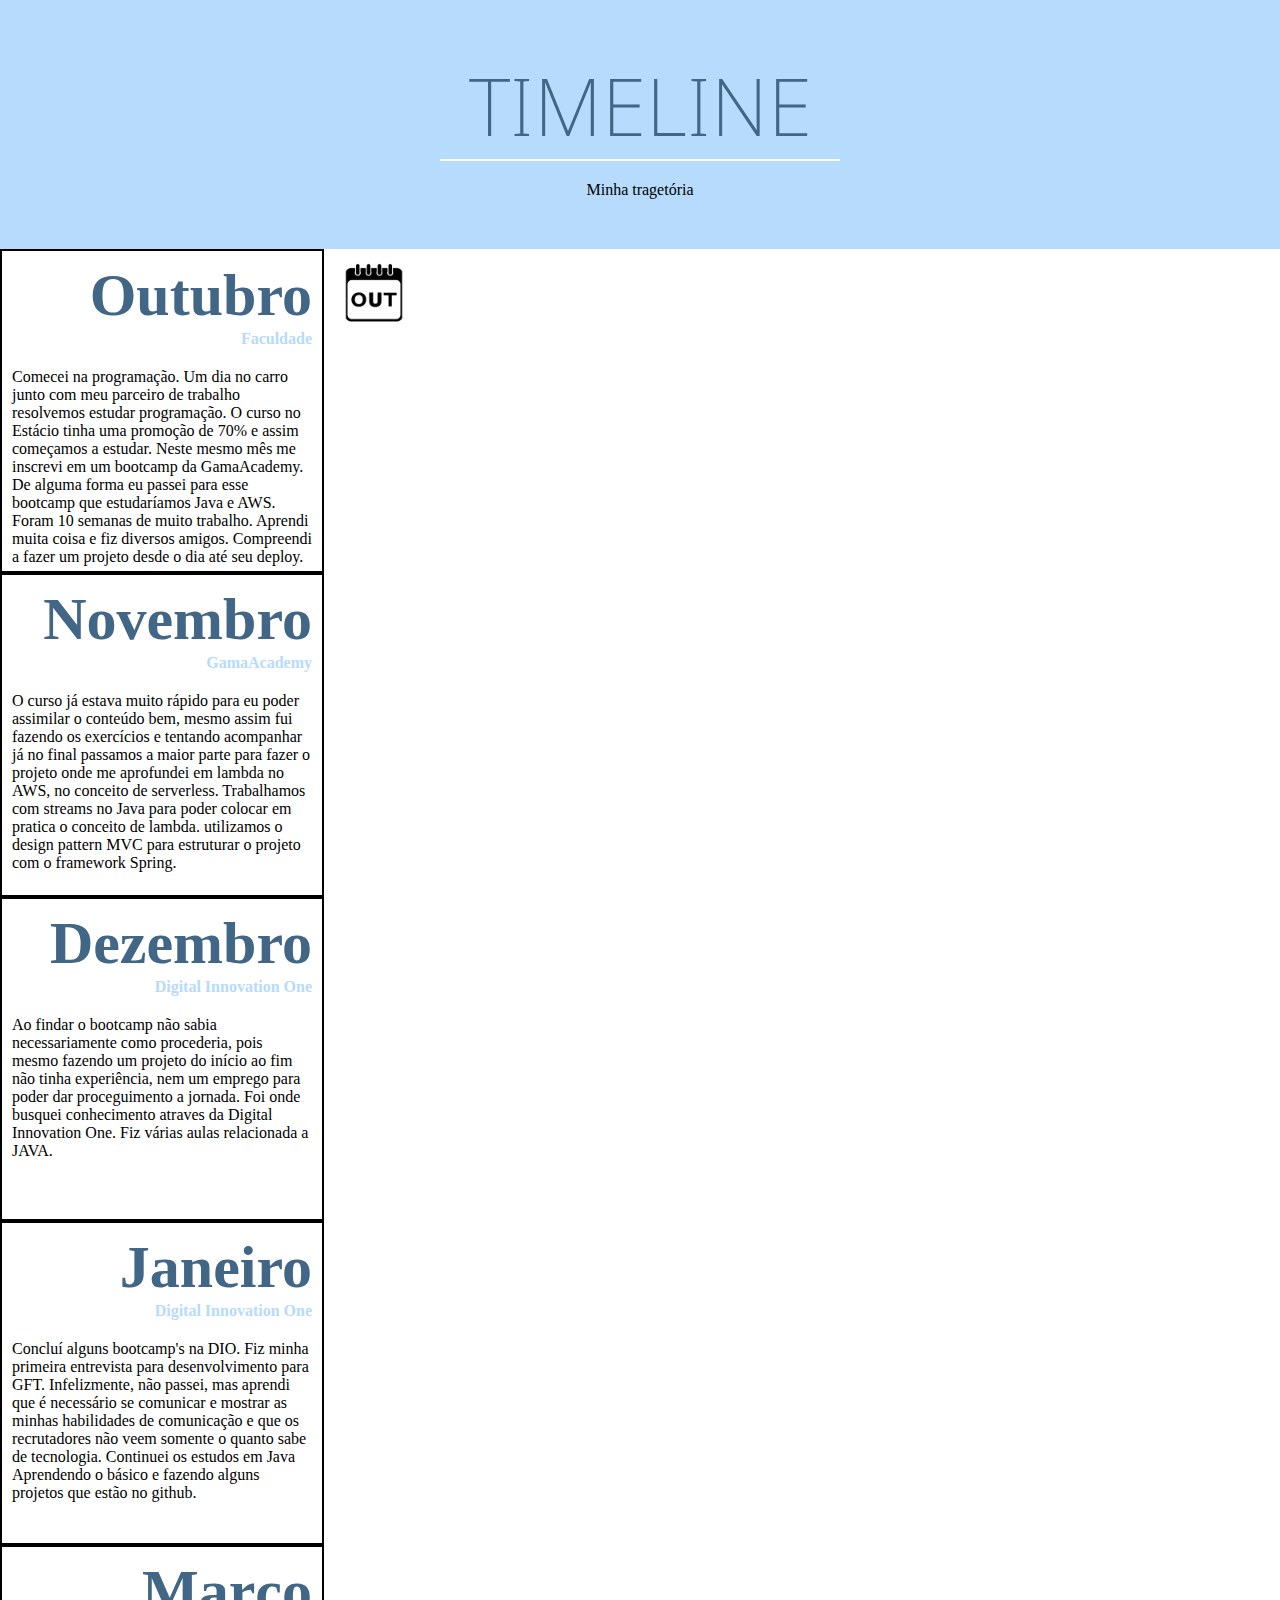
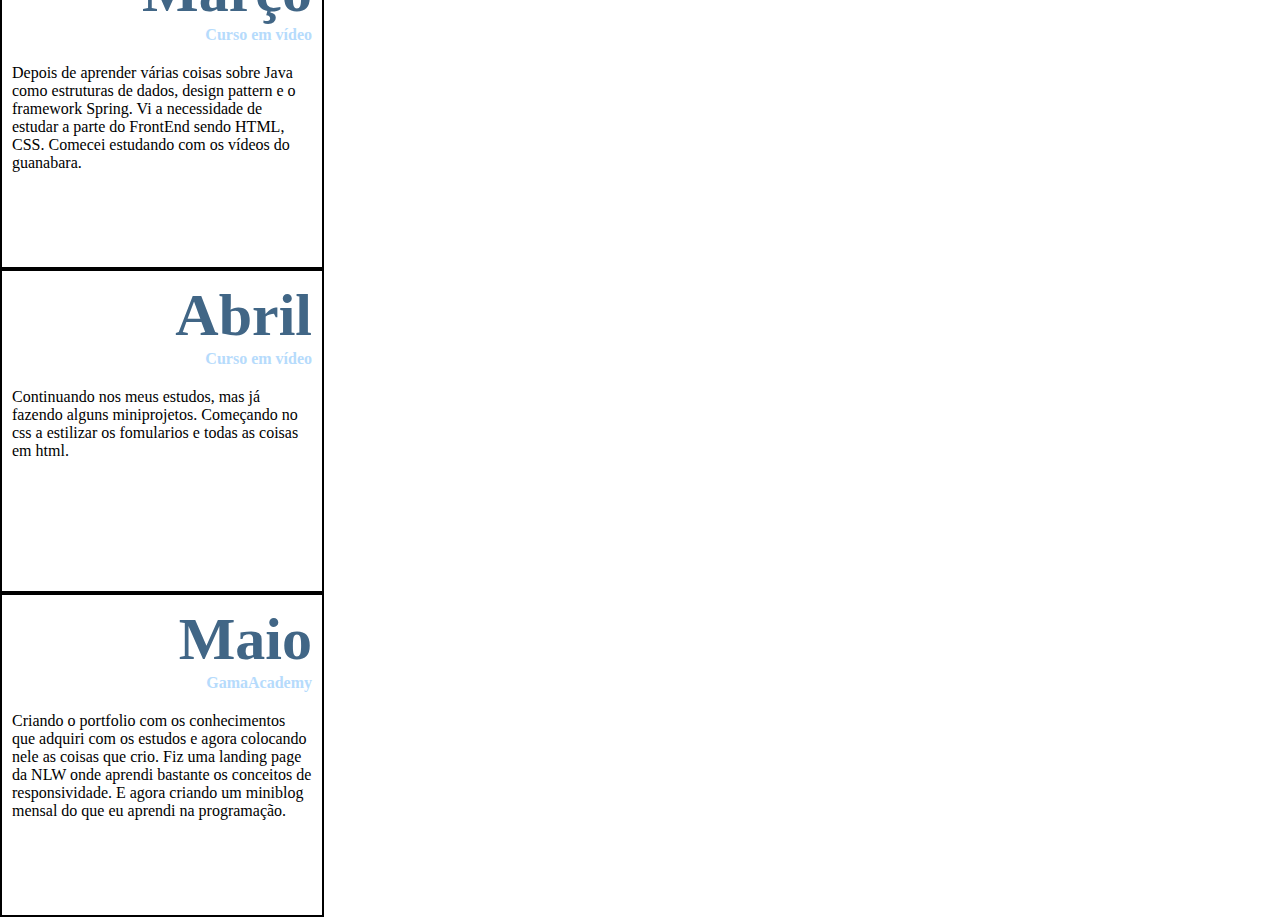
==== index.html @ d331a7aa "iniciando projeto timeline" ====
<!DOCTYPE html>
<html lang="en">
<head>
  <meta charset="UTF-8">
  <meta http-equiv="X-UA-Compatible" content="IE=edge">
  <meta name="viewport" content="width=device-width, initial-scale=1.0">
  <title>Timeline</title>
  <link rel="stylesheet" href="style.css">
  <link  rel="stylesheet"  href="https://unicons.iconscout.com/release/v4.0.0/css/line.css"/>
</head>
<body>
  
  <header>
    <h1>Timeline</h1>
    <span class="linha"></span>
    <p>Minha tragetória</p>
  </header>

  <main>
    <div class="bloco-container">
      <div class="bloco">
        <h2>Outubro</h2>
        <h4>Faculdade</h4>
        <p>Comecei na programação. Um dia no carro junto com meu parceiro de trabalho resolvemos estudar programação.
          O curso no Estácio tinha uma promoção de 70% e assim começamos a estudar. Neste mesmo mês me inscrevi em um bootcamp da GamaAcademy.
          De alguma forma eu passei para esse bootcamp que estudaríamos Java e AWS. Foram 10 semanas de muito trabalho. Aprendi muita coisa e fiz
          diversos amigos. Compreendi a fazer um projeto desde o dia até seu deploy.</p>
        </div>
        <img class="img_container" src="U.png" alt="calendário de Outubro">

      
    </div>
    <div class="bloco-container">
    <div class="bloco">
      <h2>Novembro</h2>
      <h4>GamaAcademy</h4>
      <p>O curso já estava muito rápido para eu poder assimilar o conteúdo bem, mesmo assim fui fazendo os exercícios e tentando acompanhar já no final passamos a maior parte para fazer o projeto onde me aprofundei em lambda no AWS, no conceito de serverless. Trabalhamos com streams no Java para poder colocar em pratica o conceito de lambda. utilizamos o design pattern MVC para estruturar o projeto com o framework Spring.</p>
    </div>

    </div>

    <div class="bloco-container">
      <div class="bloco">
        <h2>Dezembro</h2>
        <h4>Digital Innovation One</h4>
        <p>Ao findar o bootcamp não sabia necessariamente como procederia, pois mesmo fazendo um projeto do início ao fim não tinha experiência, 
          nem um emprego para poder dar proceguimento a jornada. Foi onde busquei conhecimento atraves da Digital Innovation One. Fiz várias 
          aulas relacionada a JAVA.</p>
      </div>

    </div>

    <div class="bloco-container">
      <div class="bloco">
        <h2>Janeiro</h2>
        <h4>Digital Innovation One</h4>
        <p>Concluí alguns bootcamp's na DIO. Fiz minha primeira entrevista para desenvolvimento para GFT. Infelizmente, não passei, mas aprendi
          que é necessário se comunicar e mostrar as minhas habilidades de comunicação e que os recrutadores não veem somente o quanto sabe de 
          tecnologia. Continuei os estudos em Java Aprendendo o básico e fazendo alguns projetos que estão no github.</p>
      </div>

    </div>

    <div class="bloco-container">
      <div class="bloco">
        <h2>Março</h2>
        <h4>Curso em vídeo</h4>
        <p>Depois de aprender várias coisas sobre Java como estruturas de dados, design pattern e o framework Spring. Vi a necessidade de estudar 
          a parte do FrontEnd sendo HTML, CSS. Comecei estudando com os vídeos do guanabara.</p>
      </div>
  
    </div>

    <div class="bloco-container">
      <div class="bloco">
        <h2>Abril</h2>
        <h4>Curso em vídeo</h4>
        <p> Continuando nos meus estudos, mas já fazendo alguns miniprojetos. Começando no css a estilizar os fomularios e todas as coisas em html.</p>
      </div>
  
    </div>


    <div class="bloco-container">
      <div class="bloco">
        <h2>Maio</h2>
        <h4>GamaAcademy</h4>
        <p>Criando o portfolio com os conhecimentos que adquiri com os estudos e agora colocando nele as coisas que crio. Fiz uma landing page da NLW
          onde aprendi bastante os conceitos de responsividade. E agora criando um miniblog mensal do que eu aprendi na programação.</p>
      </div>
  
      </div>
  </main>

  <footer>

  </footer>
</body>
</html>
---- style.css ----
@import url('https://fonts.googleapis.com/css2?family=Noto+Sans:ital,wght@0,100;0,200;0,300;0,400;0,500;0,600;0,700;0,800;0,900;1,100;1,200;1,300;1,400;1,500;1,600;1,700;1,800;1,900&family=Shadows+Into+Light&display=swap');

:root{
  --hue-color: 208; /*Purple 250 - Green 142 - Blue 230 - Pink 340*/
  --backcolor: hsl(var(--hue-color), 35%, 39%);
  --first-color-lighter: hsl(var(--hue-color), 92%, 85%);
}

*{
  padding: 0;
  margin: 0;
}

/* --------- HEADER ----------- */

header{
  background-color: var(--first-color-lighter);
  text-align: center;
  padding: 50px 0;
}

h1{
  color: var(--backcolor);
  font-family: "Noto Sans";
  font-weight: 200;
  text-transform: uppercase;
  font-size: 80px;
  
}

.linha{
  border-bottom: 2px solid white;
  width: 25rem;
  display: block;
  
  margin: auto;
}

p{
  padding-top: 20px;
}

/* ---------- MAIN ------------- */

.bloco{
  border: 2px solid black;
  display: flex;
  width: 300px;
  height: 300px;
  align-items: flex-end;
  justify-content: right;
  padding: 10px;
  flex-direction: column;
}

.bloco-container{
  width: 500px;

  display: flex;
}

h2{
  color: var(--backcolor);
  font-size: 60px;
}

.img_container{
  display: flex;
  width: 100px;
  height: 100px;
  justify-content: center;
  align-items: center;
}

h4{
  color: var(--first-color-lighter)
}
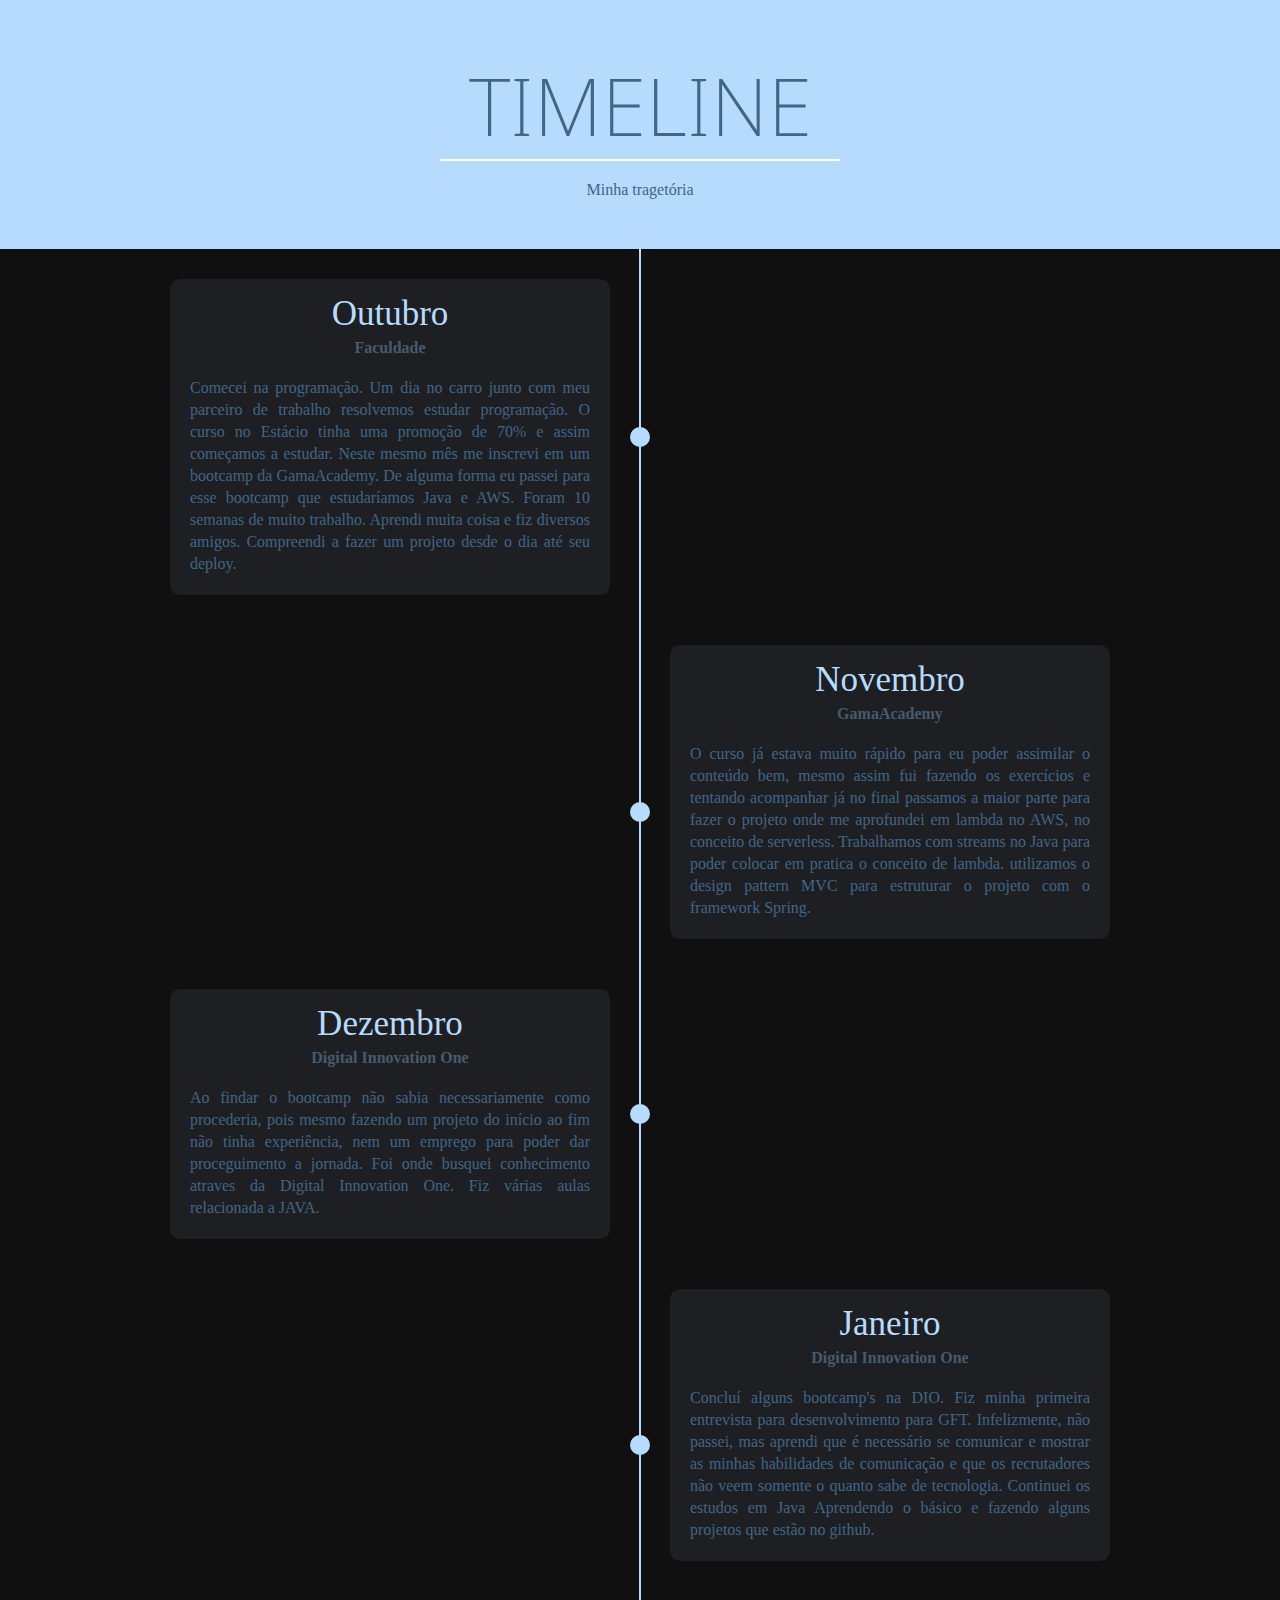
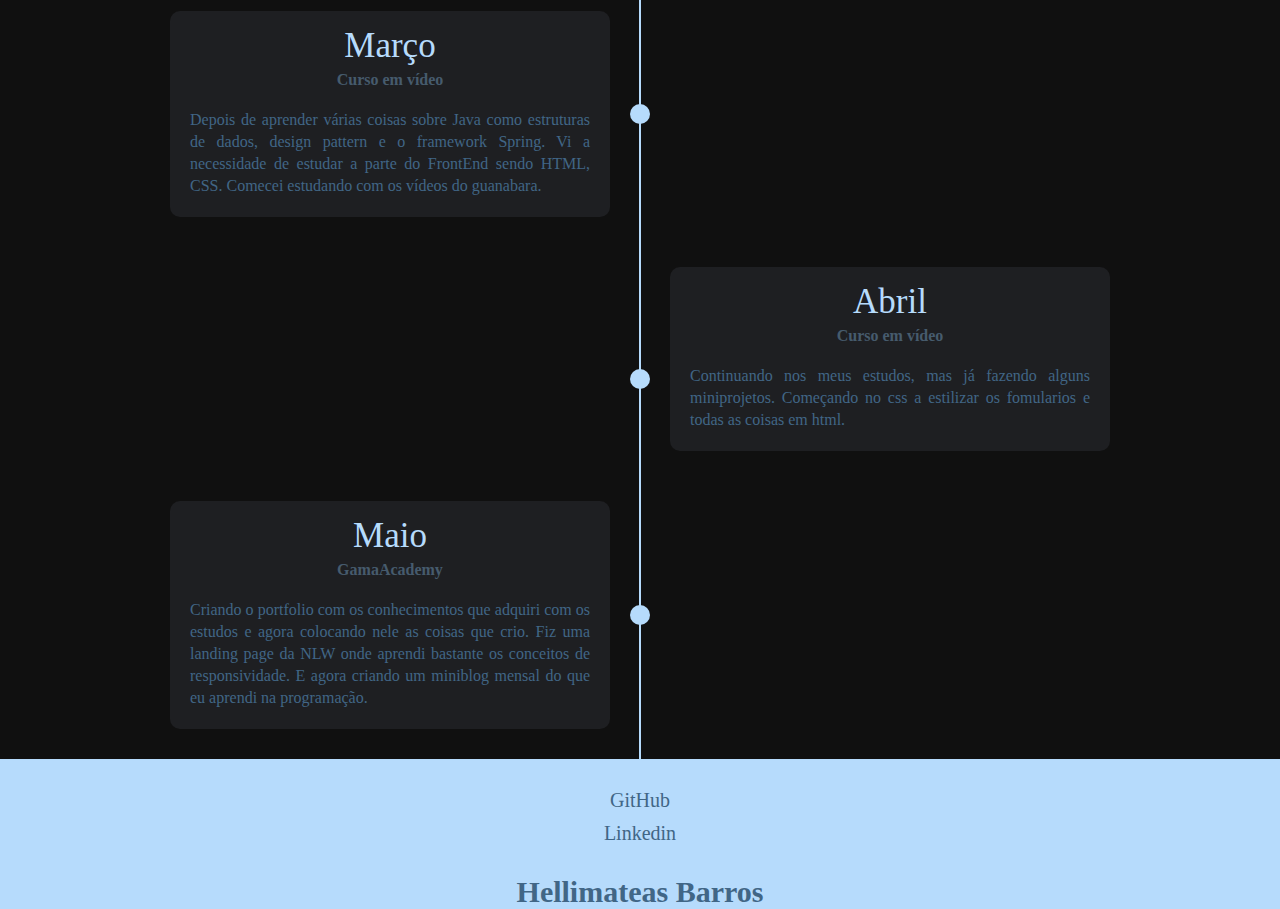
==== commit 1f941a8d: "terminado a primeira parte da timeline e já subindo para github pages" ====
--- a/index.html
+++ b/index.html
@@ -16,84 +16,79 @@
     <p>Minha tragetória</p>
   </header>
 
-  <main>
-    <div class="bloco-container">
-      <div class="bloco">
-        <h2>Outubro</h2>
-        <h4>Faculdade</h4>
-        <p>Comecei na programação. Um dia no carro junto com meu parceiro de trabalho resolvemos estudar programação.
-          O curso no Estácio tinha uma promoção de 70% e assim começamos a estudar. Neste mesmo mês me inscrevi em um bootcamp da GamaAcademy.
-          De alguma forma eu passei para esse bootcamp que estudaríamos Java e AWS. Foram 10 semanas de muito trabalho. Aprendi muita coisa e fiz
-          diversos amigos. Compreendi a fazer um projeto desde o dia até seu deploy.</p>
-        </div>
-        <img class="img_container" src="U.png" alt="calendário de Outubro">
-
-      
+  
+  <div class="container">
+    <div class="timeline">
+      <ul>
+        <li>
+          
+            <div class="bloco">
+              <h2>Outubro</h2>
+              <h4>Faculdade</h4>
+              <p>Comecei na programação. Um dia no carro junto com meu parceiro de trabalho resolvemos estudar programação.
+                O curso no Estácio tinha uma promoção de 70% e assim começamos a estudar. Neste mesmo mês me inscrevi em um bootcamp da GamaAcademy.
+                De alguma forma eu passei para esse bootcamp que estudaríamos Java e AWS. Foram 10 semanas de muito trabalho. Aprendi muita coisa e fiz
+                diversos amigos. Compreendi a fazer um projeto desde o dia até seu deploy.</p>
+            </div>
+          
+        </li>
+        <li>
+            <div class="bloco">
+              <h2>Novembro</h2>
+              <h4>GamaAcademy</h4>
+              <p>O curso já estava muito rápido para eu poder assimilar o conteúdo bem, mesmo assim fui fazendo os exercícios e tentando acompanhar já no final passamos a maior parte para fazer o projeto onde me aprofundei em lambda no AWS, no conceito de serverless. Trabalhamos com streams no Java para poder colocar em pratica o conceito de lambda. utilizamos o design pattern MVC para estruturar o projeto com o framework Spring.</p>
+            </div>
+        </li>
+        <li>
+            <div class="bloco">
+              <h2>Dezembro</h2>
+              <h4>Digital Innovation One</h4>
+              <p>Ao findar o bootcamp não sabia necessariamente como procederia, pois mesmo fazendo um projeto do início ao fim não tinha experiência,
+                nem um emprego para poder dar proceguimento a jornada. Foi onde busquei conhecimento atraves da Digital Innovation One. Fiz várias
+                aulas relacionada a JAVA.</p>
+            </div>
+        </li>
+        <li>
+            <div class="bloco">
+              <h2>Janeiro</h2>
+              <h4>Digital Innovation One</h4>
+              <p>Concluí alguns bootcamp's na DIO. Fiz minha primeira entrevista para desenvolvimento para GFT. Infelizmente, não passei, mas aprendi
+                que é necessário se comunicar e mostrar as minhas habilidades de comunicação e que os recrutadores não veem somente o quanto sabe de
+                tecnologia. Continuei os estudos em Java Aprendendo o básico e fazendo alguns projetos que estão no github.</p>
+            </div>
+        </li>
+        <li>
+            <div class="bloco">
+              <h2>Março</h2>
+              <h4>Curso em vídeo</h4>
+              <p>Depois de aprender várias coisas sobre Java como estruturas de dados, design pattern e o framework Spring. Vi a necessidade de estudar
+                a parte do FrontEnd sendo HTML, CSS. Comecei estudando com os vídeos do guanabara.</p>
+            </div>
+        </li>
+        <li>
+            <div class="bloco">
+              <h2>Abril</h2>
+              <h4>Curso em vídeo</h4>
+              <p> Continuando nos meus estudos, mas já fazendo alguns miniprojetos. Começando no css a estilizar os fomularios e todas as coisas em html.</p>
+            </div>
+        </li>
+        <li>
+            <div class="bloco">
+              <h2>Maio</h2>
+              <h4>GamaAcademy</h4>
+              <p>Criando o portfolio com os conhecimentos que adquiri com os estudos e agora colocando nele as coisas que crio. Fiz uma landing page da NLW
+                onde aprendi bastante os conceitos de responsividade. E agora criando um miniblog mensal do que eu aprendi na programação.</p>
+            </div>
+        </li>
+      </ul>
     </div>
-    <div class="bloco-container">
-    <div class="bloco">
-      <h2>Novembro</h2>
-      <h4>GamaAcademy</h4>
-      <p>O curso já estava muito rápido para eu poder assimilar o conteúdo bem, mesmo assim fui fazendo os exercícios e tentando acompanhar já no final passamos a maior parte para fazer o projeto onde me aprofundei em lambda no AWS, no conceito de serverless. Trabalhamos com streams no Java para poder colocar em pratica o conceito de lambda. utilizamos o design pattern MVC para estruturar o projeto com o framework Spring.</p>
-    </div>
-
-    </div>
-
-    <div class="bloco-container">
-      <div class="bloco">
-        <h2>Dezembro</h2>
-        <h4>Digital Innovation One</h4>
-        <p>Ao findar o bootcamp não sabia necessariamente como procederia, pois mesmo fazendo um projeto do início ao fim não tinha experiência, 
-          nem um emprego para poder dar proceguimento a jornada. Foi onde busquei conhecimento atraves da Digital Innovation One. Fiz várias 
-          aulas relacionada a JAVA.</p>
-      </div>
-
-    </div>
-
-    <div class="bloco-container">
-      <div class="bloco">
-        <h2>Janeiro</h2>
-        <h4>Digital Innovation One</h4>
-        <p>Concluí alguns bootcamp's na DIO. Fiz minha primeira entrevista para desenvolvimento para GFT. Infelizmente, não passei, mas aprendi
-          que é necessário se comunicar e mostrar as minhas habilidades de comunicação e que os recrutadores não veem somente o quanto sabe de 
-          tecnologia. Continuei os estudos em Java Aprendendo o básico e fazendo alguns projetos que estão no github.</p>
-      </div>
-
-    </div>
-
-    <div class="bloco-container">
-      <div class="bloco">
-        <h2>Março</h2>
-        <h4>Curso em vídeo</h4>
-        <p>Depois de aprender várias coisas sobre Java como estruturas de dados, design pattern e o framework Spring. Vi a necessidade de estudar 
-          a parte do FrontEnd sendo HTML, CSS. Comecei estudando com os vídeos do guanabara.</p>
-      </div>
+  </div>
   
-    </div>
-
-    <div class="bloco-container">
-      <div class="bloco">
-        <h2>Abril</h2>
-        <h4>Curso em vídeo</h4>
-        <p> Continuando nos meus estudos, mas já fazendo alguns miniprojetos. Começando no css a estilizar os fomularios e todas as coisas em html.</p>
-      </div>
-  
-    </div>
-
-
-    <div class="bloco-container">
-      <div class="bloco">
-        <h2>Maio</h2>
-        <h4>GamaAcademy</h4>
-        <p>Criando o portfolio com os conhecimentos que adquiri com os estudos e agora colocando nele as coisas que crio. Fiz uma landing page da NLW
-          onde aprendi bastante os conceitos de responsividade. E agora criando um miniblog mensal do que eu aprendi na programação.</p>
-      </div>
-  
-      </div>
-  </main>
 
   <footer>
-
+    <a href="http://github.com/hellimateas">GitHub</a>
+    <a href="http://www.linkedin.com/in/hellimateas">Linkedin</a>
+    <p>Hellimateas Barros</p>
   </footer>
 </body>
 </html>--- a/style.css
+++ b/style.css
@@ -4,11 +4,29 @@
   --hue-color: 208; /*Purple 250 - Green 142 - Blue 230 - Pink 340*/
   --backcolor: hsl(var(--hue-color), 35%, 39%);
   --first-color-lighter: hsl(var(--hue-color), 92%, 85%);
+  --background: hsl(var(--hue-color), 22%, 35%);
 }
 
 *{
   padding: 0;
   margin: 0;
+}
+
+.container{
+  min-height: 100vh;
+  width: 100%;
+  display: flex;
+  justify-content: center;
+  align-items: center;
+  background-color: #101010;
+}
+
+.timeline{
+  width: 80%;
+  height: auto;
+  max-width: 800px;
+  margin: 0 auto;
+  position: relative;
 }
 
 /* --------- HEADER ----------- */
@@ -38,40 +56,129 @@
 
 p{
   padding-top: 20px;
+  color: var(--backcolor);
 }
 
 /* ---------- MAIN ------------- */
 
-.bloco{
-  border: 2px solid black;
+
+
+.timeline ul{
+  list-style: none;
+}
+
+.timeline ul li{
+  padding: 20px;
+  background-color: #1e1f22;
+  color: var(--first-color-lighter);
+  border-radius: 10px;
+  margin-bottom: 20px;
+}
+
+.timeline ul li:last-child{
+  margin-bottom: 30px;
+}
+.timeline ul li:first-child{
+  margin-top: 30px;
+}
+
+.bloco h2{
+  font-size: 35px;
+  text-align: center;
+  font-weight: 500;
+  line-height: 30px;
+  margin-bottom: 10px;
+}
+.bloco h4{
+  color: var(--background);
+  text-align: center;
+}
+
+.bloco p{
+  font-size: 1rem;
+  line-height: 22px;
+  font-weight: 300;
+  text-align: justify;
+}
+
+@media only screen and (min-width: 768px){
+  .timeline::before{
+    content: '';
+    position: absolute;
+    height: 100%;
+    width: 2px;
+    left: 50%;
+    transform: translateX(-50%);
+    background-color: var(--first-color-lighter);
+  }
+  .timeline ul li{
+    width: 50%;
+    margin-bottom: 50px;
+    position: relative;
+  }
+
+  .timeline ul li:nth-child(odd){
+    float: left;
+    clear: right;
+    transform: translateX(-70px);
+  }
+
+  .timeline ul li:nth-child(even){
+    float: right;
+    clear: left;
+    transform: translateX(70px);
+  }
+
+  .timeline ul li::after{
+    content: '';
+    position: absolute;
+    height: 20px;
+    width: 20px;
+    background-color: var(--first-color-lighter);
+    border-radius: 50%;
+    top: 50%;
+  }
+  .timeline ul li:nth-child(odd)::after{
+    transform: translate(50%,-50%);
+    right: -30px;
+  }
+  .timeline ul li:nth-child(even)::after{
+    transform: translate(-50%,50%);
+    left: -30px;
+  }
+
+
+
+}
+
+footer{
+  background-color: var(--first-color-lighter);
+  color: var(--backcolor);
+  align-items: center;
+  justify-content: center;
   display: flex;
-  width: 300px;
-  height: 300px;
-  align-items: flex-end;
-  justify-content: right;
-  padding: 10px;
   flex-direction: column;
 }
-
-.bloco-container{
-  width: 500px;
-
-  display: flex;
+footer a{
+  text-decoration: none;
+  color: var(--backcolor);
+  font-size: 20px;
+  padding-bottom: 10px;
 }
 
-h2{
-  color: var(--backcolor);
-  font-size: 60px;
+footer a:first-child{
+  margin-top: 30px;
 }
 
-.img_container{
-  display: flex;
-  width: 100px;
-  height: 100px;
-  justify-content: center;
-  align-items: center;
+footer a:hover{
+  background-color: #101010;
+  color: white;
+  padding: 5px;
+  border-radius: 10px;
+  transition: 200ms;
 }
 
-h4{
-  color: var(--first-color-lighter)
+footer p{
+  font-size: 30px;
+  font-weight: 600;
 }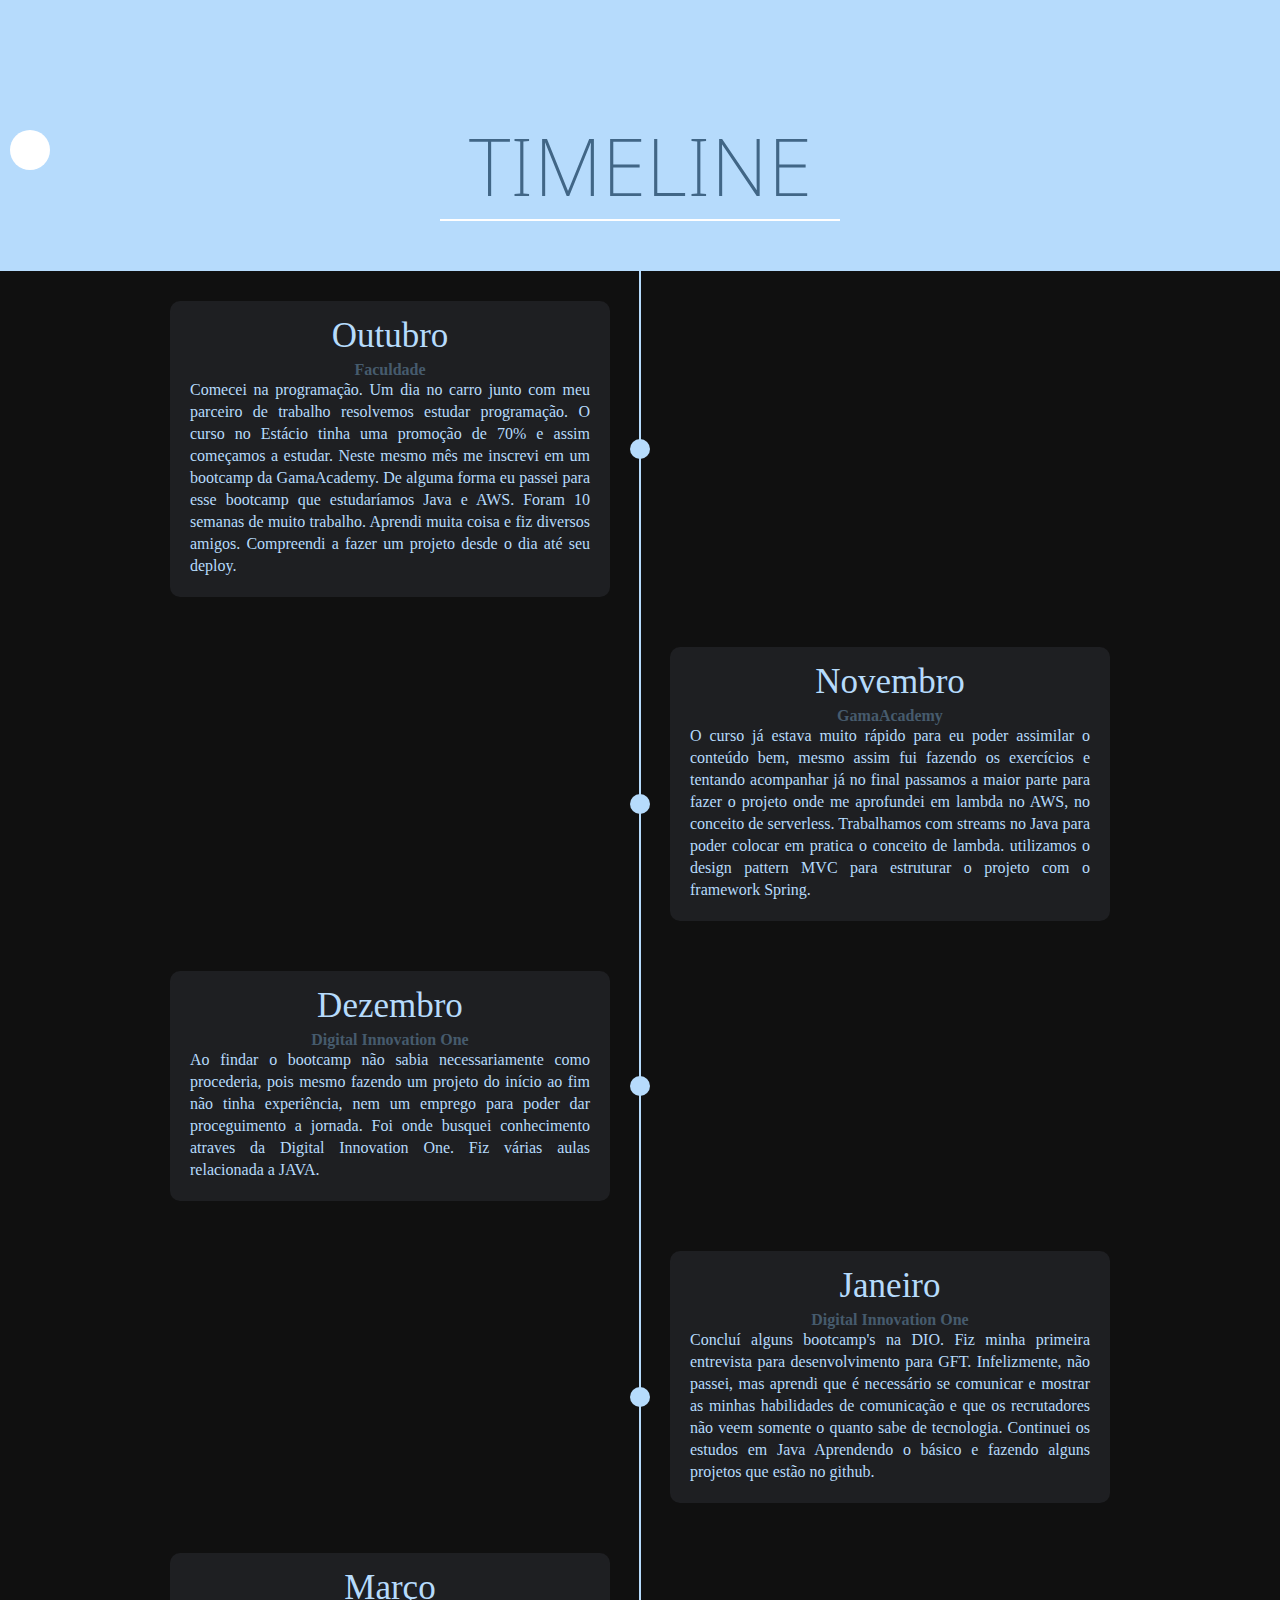
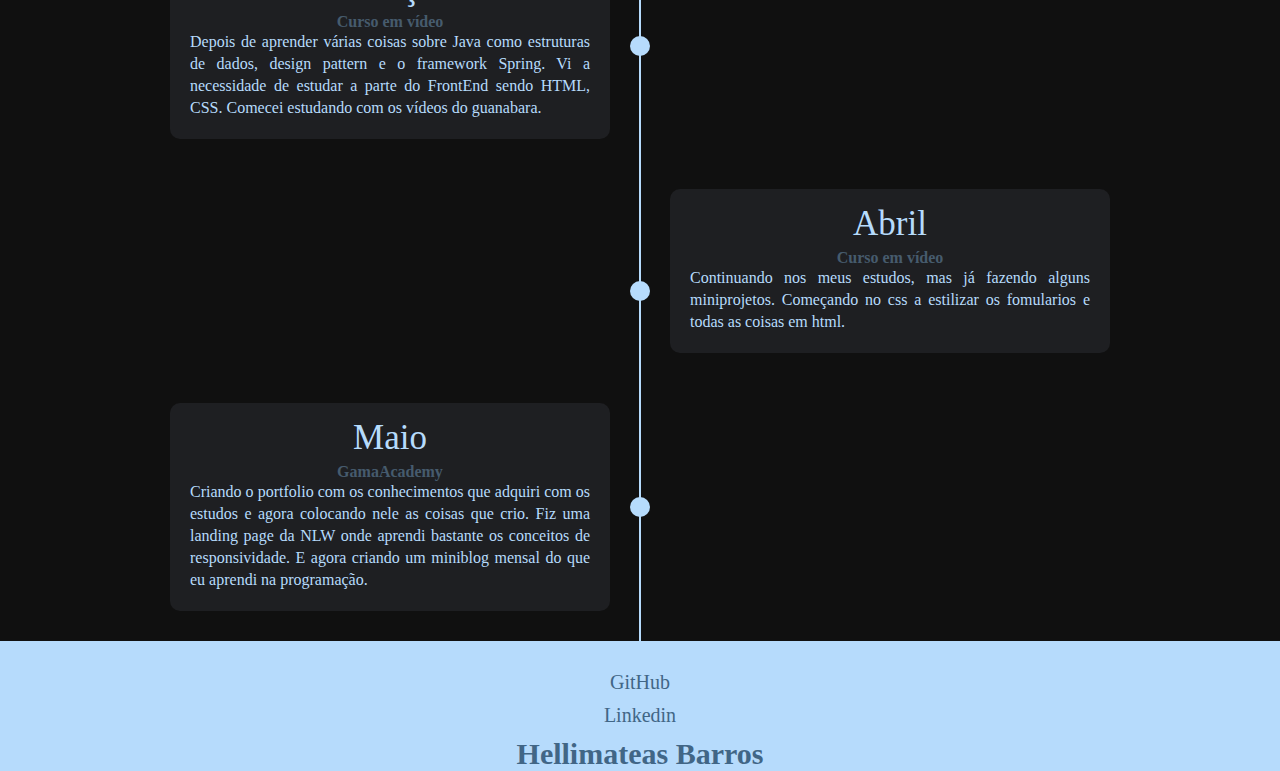
==== commit 4e5757f9: "seta de voltar" ====
--- a/index.html
+++ b/index.html
@@ -6,14 +6,14 @@
   <meta name="viewport" content="width=device-width, initial-scale=1.0">
   <title>Timeline</title>
   <link rel="stylesheet" href="style.css">
-  <link  rel="stylesheet"  href="https://unicons.iconscout.com/release/v4.0.0/css/line.css"/>
+  <link rel="stylesheet" href="https://unicons.iconscout.com/release/v4.0.0/css/line.css">
 </head>
 <body>
   
   <header>
+    <a class="voltar" href="https://hellimateas.github.io/portfolio"><i class="uil uil-arrow-left"></i></a>
     <h1>Timeline</h1>
     <span class="linha"></span>
-    <p>Minha tragetória</p>
   </header>
 
   
--- a/style.css
+++ b/style.css
@@ -53,9 +53,30 @@
   
   margin: auto;
 }
-
-p{
-  padding-top: 20px;
+i{
+  font-size:30px;
+}
+
+.voltar{
+  display: flex;
+}
+
+a .uil-arrow-left{
+  background-color: white;
+  border-radius: 50%;
+  display: flex;
+  width: 40px;
+  height: 40px;
+  transform: translateX(-40px);
+  transform: translateY(70px);
+  justify-content: center;
+  align-items: center;
+}
+
+header a{
+  text-decoration: none;
+  padding: 10px;
+  display: inline-block;
   color: var(--backcolor);
 }
 
